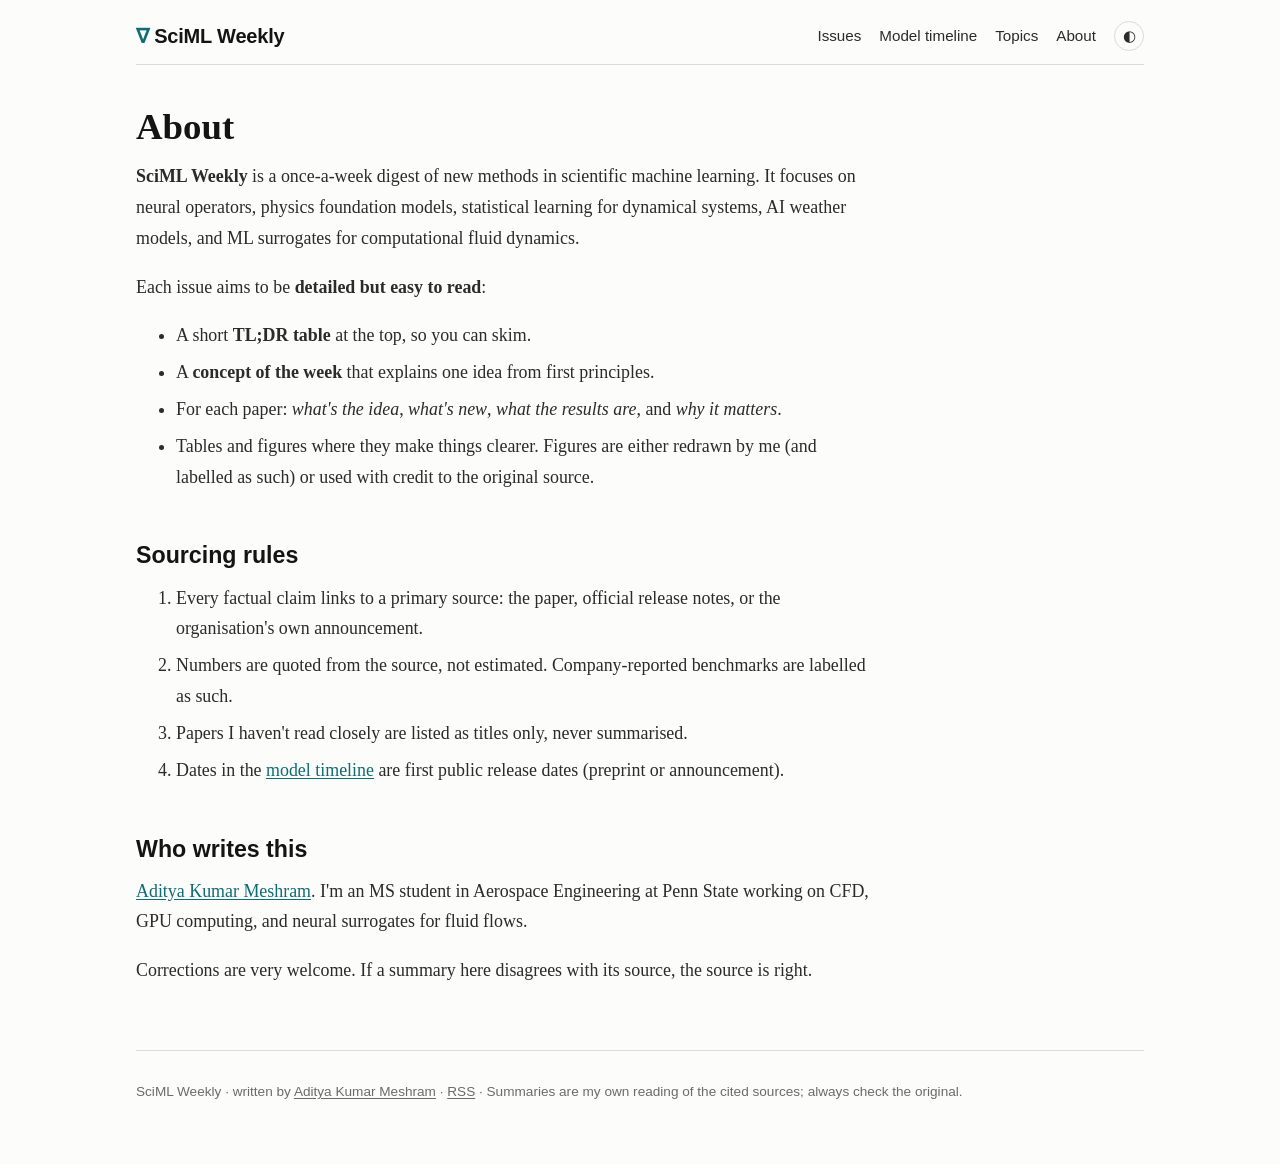
==== docs/about.html @ 2679b15f "SciML Weekly: site generator, issue #1, model timeline" ====
<!DOCTYPE html>
<html lang="en">
<head>
<meta charset="UTF-8">
<meta name="viewport" content="width=device-width, initial-scale=1.0">
<title>About · SciML Weekly</title>
<meta name="description" content="A weekly digest of new research in scientific machine learning, statistical learning, and AI for fluid dynamics and physics. Each issue is written to be readable without a PhD in the subfield, and every claim links to its source.">
<meta property="og:title" content="About · SciML Weekly">
<meta property="og:description" content="A weekly digest of new research in scientific machine learning, statistical learning, and AI for fluid dynamics and physics. Each issue is written to be readable without a PhD in the subfield, and every claim links to its source.">
<link rel="alternate" type="application/rss+xml" title="SciML Weekly" href="feed.xml">
<link rel="icon" href="favicon.svg" type="image/svg+xml">
<link rel="stylesheet" href="style.css?v=1790745489">
<script>try{var t=localStorage.getItem('theme');if(t)document.documentElement.dataset.theme=t}catch(e){}</script>

</head>
<body>
<div class="wrap">
<header class="top">
  <a class="brand" href="index.html"><span class="brand-mark">∇</span> SciML Weekly</a>
  <nav>
    <a href="index.html">Issues</a>
    <a href="releases.html">Model timeline</a>
    <a href="tags.html">Topics</a>
    <a href="about.html">About</a>
    <button class="theme-toggle" type="button" aria-label="Toggle dark mode" onclick="toggleTheme()">◐</button>
  </nav>
</header>
<main>
<article class="post"><div class="post-body"><h1 id="about">About<a class="anchor" href="#about" title="Permanent link">#</a></h1>
<p><strong>SciML Weekly</strong> is a once-a-week digest of new methods in scientific machine learning. It focuses on neural operators,
physics foundation models, statistical learning for dynamical systems, AI weather models, and ML surrogates for
computational fluid dynamics.</p>
<p>Each issue aims to be <strong>detailed but easy to read</strong>:</p>
<ul>
<li>A short <strong>TL;DR table</strong> at the top, so you can skim.</li>
<li>A <strong>concept of the week</strong> that explains one idea from first principles.</li>
<li>For each paper: <em>what's the idea</em>, <em>what's new</em>, <em>what the results are</em>, and <em>why it matters</em>.</li>
<li>Tables and figures where they make things clearer. Figures are either redrawn by me (and labelled as such) or used
  with credit to the original source.</li>
</ul>
<h2 id="sourcing-rules">Sourcing rules<a class="anchor" href="#sourcing-rules" title="Permanent link">#</a></h2>
<ol>
<li>Every factual claim links to a primary source: the paper, official release notes, or the organisation's own announcement.</li>
<li>Numbers are quoted from the source, not estimated. Company-reported benchmarks are labelled as such.</li>
<li>Papers I haven't read closely are listed as titles only, never summarised.</li>
<li>Dates in the <a href="releases.html">model timeline</a> are first public release dates (preprint or announcement).</li>
</ol>
<h2 id="who-writes-this">Who writes this<a class="anchor" href="#who-writes-this" title="Permanent link">#</a></h2>
<p><a href="https://meshram1.github.io/">Aditya Kumar Meshram</a>. I'm an MS student in Aerospace Engineering at Penn State working on
CFD, GPU computing, and neural surrogates for fluid flows.</p>
<p>Corrections are very welcome. If a summary here disagrees with its source, the source is right.</p></div></article>
</main>
<footer class="foot">
  <p>SciML Weekly · written by <a href="https://meshram1.github.io/">Aditya Kumar Meshram</a> ·
  <a href="feed.xml">RSS</a> · Summaries are my own reading of the cited sources; always check the original.</p>
</footer>
</div>
<script>
function toggleTheme(){
  var r=document.documentElement, dark=r.dataset.theme?r.dataset.theme==='dark':matchMedia('(prefers-color-scheme: dark)').matches;
  r.dataset.theme=dark?'light':'dark'; try{localStorage.setItem('theme',r.dataset.theme)}catch(e){}
}
</script>
</body>
</html>
---- docs/style.css ----
:root {
  --bg: #fcfcfa;
  --surface: #f3f2ee;
  --text: #2b2b2b;
  --heading: #141414;
  --muted: #6b6b6b;
  --rule: #dcdad4;
  --accent: #0f6b74;
  --accent-soft: #e2efef;
  --code-bg: #f0efeb;
  --serif: "Iowan Old Style", "Palatino Linotype", Palatino, Charter, Georgia, serif;
  --sans: -apple-system, BlinkMacSystemFont, "Segoe UI", "Helvetica Neue", Arial, sans-serif;
  --mono: ui-monospace, SFMono-Regular, Menlo, Consolas, monospace;
  color-scheme: light;
}
@media (prefers-color-scheme: dark) {
  :root:not([data-theme="light"]) {
    --bg: #141517; --surface: #1d1f22; --text: #d9d8d4; --heading: #f2f1ed; --muted: #9a9894;
    --rule: #33363a; --accent: #6cc3c9; --accent-soft: #1d3234; --code-bg: #1d1f22; color-scheme: dark;
  }
}
:root[data-theme="dark"] {
  --bg: #141517; --surface: #1d1f22; --text: #d9d8d4; --heading: #f2f1ed; --muted: #9a9894;
  --rule: #33363a; --accent: #6cc3c9; --accent-soft: #1d3234; --code-bg: #1d1f22; color-scheme: dark;
}

* { box-sizing: border-box; }
html { -webkit-text-size-adjust: 100%; }
body {
  margin: 0; background: var(--bg); color: var(--text);
  font-family: var(--sans); font-size: 17px; line-height: 1.6;
}
.wrap { max-width: 1040px; margin: 0 auto; padding: 20px 16px 48px; }
a { color: var(--accent); text-underline-offset: 2px; }

/* header / footer */
.top {
  display: flex; flex-wrap: wrap; justify-content: space-between; align-items: center; gap: 10px 24px;
  padding-bottom: 12px; border-bottom: 1px solid var(--rule); margin-bottom: 40px;
}
.brand { font-size: 1.25rem; font-weight: 700; color: var(--heading); text-decoration: none; letter-spacing: -0.01em; }
.brand-mark { color: var(--accent); }
.top nav { display: flex; flex-wrap: wrap; align-items: center; gap: 4px 18px; font-size: 0.95rem; }
.top nav a { color: var(--text); text-decoration: none; }
.top nav a:hover { color: var(--accent); }
.theme-toggle {
  background: none; border: 1px solid var(--rule); color: var(--text); border-radius: 50%;
  width: 30px; height: 30px; cursor: pointer; font-size: 0.95rem; line-height: 1;
}
.foot { margin-top: 64px; padding-top: 16px; border-top: 1px solid var(--rule); color: var(--muted); font-size: 0.85rem; }
.foot a { color: var(--muted); }

/* home */
.intro { max-width: 720px; margin-bottom: 36px; }
.tagline { font-family: var(--serif); font-size: 2.3rem; line-height: 1.2; color: var(--heading); margin: 0 0 12px; font-weight: 600; }
.intro p { color: var(--muted); margin: 0; }
.latest { background: var(--surface); border-left: 3px solid var(--accent); padding: 22px 24px; margin-bottom: 40px; }
.latest .kicker { margin: 0 0 6px; font-size: 0.8rem; text-transform: uppercase; letter-spacing: 0.06em; color: var(--accent); font-weight: 600; }
.latest h2 { font-family: var(--serif); font-size: 1.7rem; line-height: 1.25; margin: 0 0 10px; }
.latest h2 a { color: var(--heading); text-decoration: none; }
.latest h2 a:hover { color: var(--accent); }
.latest .read { font-weight: 600; text-decoration: none; }
.section { font-size: 1rem; text-transform: uppercase; letter-spacing: 0.06em; color: var(--muted); margin: 36px 0 8px; }
.section .count { font-weight: 400; }
.page-title { font-family: var(--serif); font-size: 2rem; color: var(--heading); margin: 0 0 12px; }
.lede { color: var(--muted); max-width: 760px; }
.posts { list-style: none; margin: 0; padding: 0; }
.posts li { display: flex; justify-content: space-between; gap: 16px; padding: 12px 0; border-bottom: 1px dotted var(--rule); }
.posts a { color: var(--heading); text-decoration: none; }
.posts a:hover { color: var(--accent); }
.posts .date { color: var(--muted); white-space: nowrap; font-size: 0.9rem; }
.tag {
  display: inline-block; font-size: 0.78rem; padding: 1px 9px; border-radius: 999px; margin: 2px 4px 2px 0;
  background: var(--accent-soft); color: var(--accent); text-decoration: none;
}

/* post */
.post { max-width: 740px; }
.post-head .meta { color: var(--muted); font-size: 0.9rem; margin: 0 0 8px; }
.post-head .issue { color: var(--accent); font-weight: 600; }
.post h1 { font-family: var(--serif); color: var(--heading); font-size: 2.3rem; line-height: 1.2; margin: 0 0 12px; font-weight: 600; }
.post .dek { font-size: 1.15rem; color: var(--muted); margin: 0 0 10px; }
.toc { background: var(--surface); padding: 14px 20px; margin: 28px 0; font-size: 0.93rem; }
.toc-title { margin: 0 0 4px; font-weight: 600; color: var(--heading); }
.toc ol { margin: 0; padding-left: 20px; }
.toc a { color: var(--text); text-decoration: none; }
.toc a:hover { color: var(--accent); }

.post-body { font-family: var(--serif); font-size: 1.12rem; line-height: 1.72; }
.post-body h2 { font-family: var(--sans); color: var(--heading); font-size: 1.45rem; line-height: 1.3; margin: 48px 0 12px; }
.post-body h3 { font-family: var(--sans); color: var(--heading); font-size: 1.15rem; margin: 32px 0 8px; }
.post-body .anchor { opacity: 0; margin-left: 6px; text-decoration: none; font-weight: 400; }
.post-body h2:hover .anchor, .post-body h3:hover .anchor { opacity: 0.6; }
.post-body p, .post-body ul, .post-body ol { margin: 0 0 18px; }
.post-body li { margin-bottom: 6px; }
.post-body img, .post-body svg.fig { max-width: 100%; height: auto; display: block; margin: 0 auto; }
.post-body figure { margin: 28px 0; }
.post-body figcaption { font-family: var(--sans); font-size: 0.85rem; color: var(--muted); margin-top: 8px; line-height: 1.5; }
.post-body hr { border: 0; border-top: 1px solid var(--rule); margin: 40px 0; }
.post-body blockquote { margin: 20px 0; padding: 2px 18px; border-left: 3px solid var(--rule); color: var(--muted); }
.post-body pre { background: var(--code-bg); padding: 12px 14px; overflow-x: auto; font-size: 0.82rem; line-height: 1.45; }
.post-body code { font-family: var(--mono); font-size: 0.85em; background: var(--code-bg); padding: 1px 4px; }
.post-body pre code { background: none; padding: 0; font-size: inherit; }

/* callouts: <div class="box" markdown> ... </div> */
.box { font-family: var(--sans); font-size: 0.98rem; line-height: 1.6; background: var(--surface); border-left: 3px solid var(--accent); padding: 16px 20px; margin: 24px 0; }
.box > :last-child { margin-bottom: 0; }
.box .box-title { font-weight: 700; color: var(--heading); margin-bottom: 6px; text-transform: uppercase; font-size: 0.8rem; letter-spacing: 0.06em; }
.tldr { border-left-color: var(--heading); }

/* tables */
.post-body table, table.releases {
  font-family: var(--sans); border-collapse: collapse; margin: 20px 0; font-size: 0.88rem; line-height: 1.45; width: 100%;
}
.post-body table { display: block; overflow-x: auto; }
.post-body th, .post-body td, .releases th, .releases td {
  border-bottom: 1px solid var(--rule); padding: 8px 12px 8px 0; text-align: left; vertical-align: top;
}
.post-body th, .releases th { color: var(--heading); border-bottom-width: 2px; white-space: nowrap; }
.table-wrap { overflow-x: auto; }
.releases .sub { color: var(--muted); font-size: 0.8rem; }
.releases .nowrap { white-space: nowrap; }
.dom { font-size: 0.78rem; padding: 1px 8px; border-radius: 999px; background: var(--accent-soft); color: var(--accent); white-space: nowrap; }
.chips { display: flex; flex-wrap: wrap; gap: 8px; margin: 20px 0 4px; }
.chip { font: inherit; font-size: 0.85rem; border: 1px solid var(--rule); background: none; color: var(--text); padding: 3px 12px; border-radius: 999px; cursor: pointer; }
.chip.on { background: var(--accent); border-color: var(--accent); color: var(--bg); }

/* footnotes = citations */
.footnote { font-family: var(--sans); font-size: 0.85rem; line-height: 1.5; color: var(--muted); margin-top: 48px; }
.footnote hr { margin: 0 0 12px; }
.footnote::before { content: "Sources"; display: block; font-weight: 700; color: var(--heading); text-transform: uppercase; letter-spacing: 0.06em; font-size: 0.8rem; margin-bottom: 8px; }
.footnote li { margin-bottom: 6px; word-break: break-word; }
sup a.footnote-ref { text-decoration: none; font-family: var(--sans); font-size: 0.75em; }
sup a.footnote-ref::before { content: "["; } sup a.footnote-ref::after { content: "]"; }

.post-nav { display: flex; justify-content: space-between; gap: 16px; max-width: 740px; margin-top: 48px; padding-top: 16px; border-top: 1px solid var(--rule); font-size: 0.9rem; }
.post-nav a { text-decoration: none; }

@media (max-width: 600px) {
  body { font-size: 16px; }
  .tagline { font-size: 1.7rem; }
  .post h1 { font-size: 1.8rem; }
  .post-body { font-size: 1.05rem; }
  .latest { padding: 18px 16px; }
  .posts li { flex-direction: column; gap: 2px; }
}
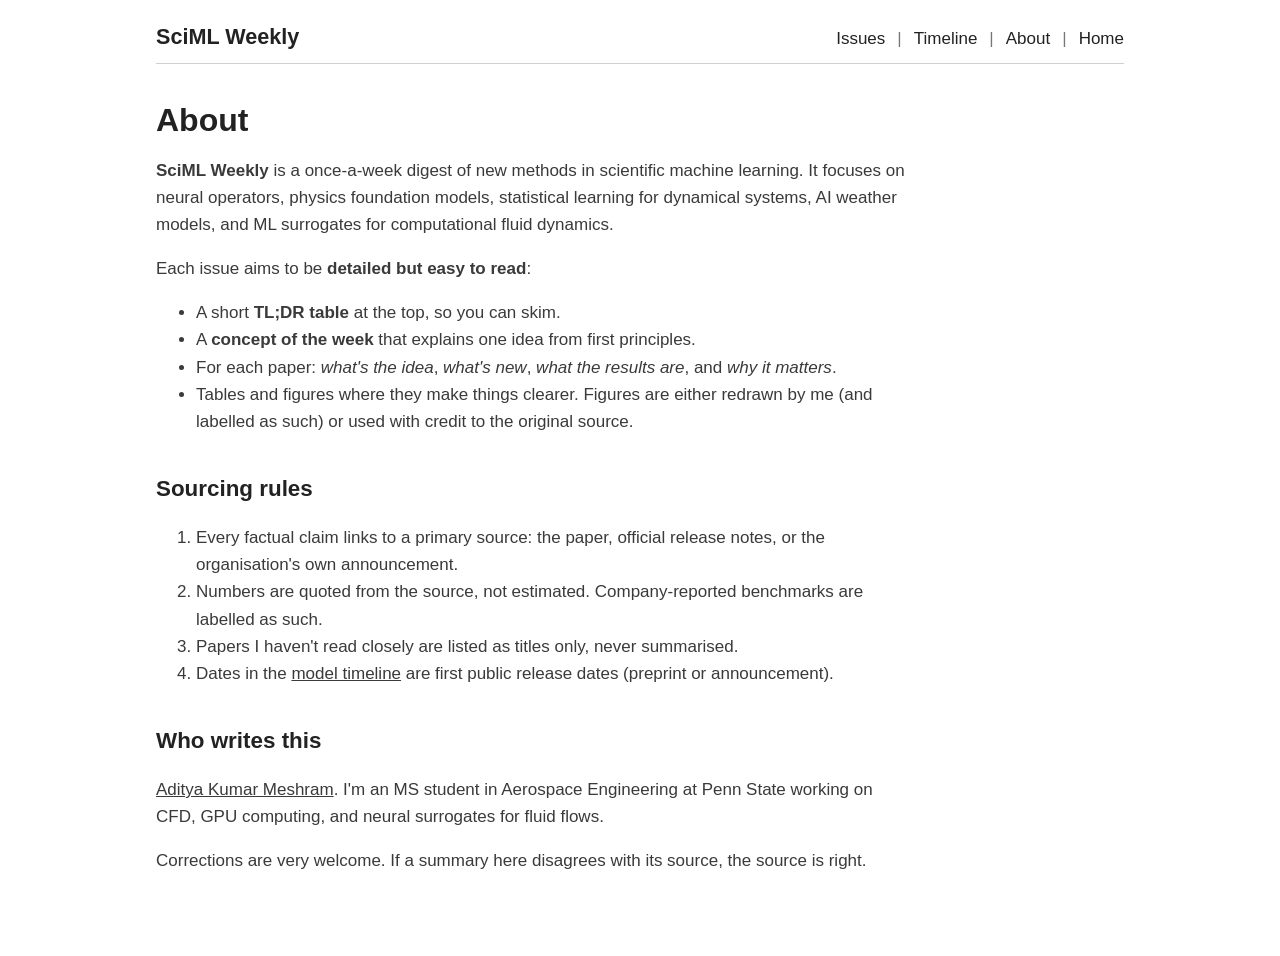
==== commit 3770dae7: "Minimal restyle to match meshram1.github.io: same fonts, colours and header" ====
--- a/docs/about.html
+++ b/docs/about.html
@@ -5,28 +5,18 @@
 <meta name="viewport" content="width=device-width, initial-scale=1.0">
 <title>About · SciML Weekly</title>
 <meta name="description" content="A weekly digest of new research in scientific machine learning, statistical learning, and AI for fluid dynamics and physics. Each issue is written to be readable without a PhD in the subfield, and every claim links to its source.">
-<meta property="og:title" content="About · SciML Weekly">
-<meta property="og:description" content="A weekly digest of new research in scientific machine learning, statistical learning, and AI for fluid dynamics and physics. Each issue is written to be readable without a PhD in the subfield, and every claim links to its source.">
 <link rel="alternate" type="application/rss+xml" title="SciML Weekly" href="feed.xml">
-<link rel="icon" href="favicon.svg" type="image/svg+xml">
-<link rel="stylesheet" href="style.css?v=1790745489">
-<script>try{var t=localStorage.getItem('theme');if(t)document.documentElement.dataset.theme=t}catch(e){}</script>
+<link rel="stylesheet" href="style.css?v=e2f2374a">
 
 </head>
 <body>
 <div class="wrap">
 <header class="top">
-  <a class="brand" href="index.html"><span class="brand-mark">∇</span> SciML Weekly</a>
-  <nav>
-    <a href="index.html">Issues</a>
-    <a href="releases.html">Model timeline</a>
-    <a href="tags.html">Topics</a>
-    <a href="about.html">About</a>
-    <button class="theme-toggle" type="button" aria-label="Toggle dark mode" onclick="toggleTheme()">◐</button>
-  </nav>
+  <a class="brand" href="index.html">SciML Weekly</a>
+  <nav><a href="index.html">Issues</a><span class="sep">|</span><a href="releases.html">Timeline</a><span class="sep">|</span><a href="about.html">About</a><span class="sep">|</span><a href="https://meshram1.github.io/">Home</a></nav>
 </header>
 <main>
-<article class="post"><div class="post-body"><h1 id="about">About<a class="anchor" href="#about" title="Permanent link">#</a></h1>
+<article class="post"><div class="post-body"><h1 id="about">About</h1>
 <p><strong>SciML Weekly</strong> is a once-a-week digest of new methods in scientific machine learning. It focuses on neural operators,
 physics foundation models, statistical learning for dynamical systems, AI weather models, and ML surrogates for
 computational fluid dynamics.</p>
@@ -38,28 +28,18 @@
 <li>Tables and figures where they make things clearer. Figures are either redrawn by me (and labelled as such) or used
   with credit to the original source.</li>
 </ul>
-<h2 id="sourcing-rules">Sourcing rules<a class="anchor" href="#sourcing-rules" title="Permanent link">#</a></h2>
+<h2 id="sourcing-rules">Sourcing rules</h2>
 <ol>
 <li>Every factual claim links to a primary source: the paper, official release notes, or the organisation's own announcement.</li>
 <li>Numbers are quoted from the source, not estimated. Company-reported benchmarks are labelled as such.</li>
 <li>Papers I haven't read closely are listed as titles only, never summarised.</li>
 <li>Dates in the <a href="releases.html">model timeline</a> are first public release dates (preprint or announcement).</li>
 </ol>
-<h2 id="who-writes-this">Who writes this<a class="anchor" href="#who-writes-this" title="Permanent link">#</a></h2>
+<h2 id="who-writes-this">Who writes this</h2>
 <p><a href="https://meshram1.github.io/">Aditya Kumar Meshram</a>. I'm an MS student in Aerospace Engineering at Penn State working on
 CFD, GPU computing, and neural surrogates for fluid flows.</p>
 <p>Corrections are very welcome. If a summary here disagrees with its source, the source is right.</p></div></article>
 </main>
-<footer class="foot">
-  <p>SciML Weekly · written by <a href="https://meshram1.github.io/">Aditya Kumar Meshram</a> ·
-  <a href="feed.xml">RSS</a> · Summaries are my own reading of the cited sources; always check the original.</p>
-</footer>
 </div>
-<script>
-function toggleTheme(){
-  var r=document.documentElement, dark=r.dataset.theme?r.dataset.theme==='dark':matchMedia('(prefers-color-scheme: dark)').matches;
-  r.dataset.theme=dark?'light':'dark'; try{localStorage.setItem('theme',r.dataset.theme)}catch(e){}
-}
-</script>
 </body>
 </html>
--- a/docs/style.css
+++ b/docs/style.css
@@ -1,146 +1,160 @@
+/* Matches meshram1.github.io/site.css */
 :root {
-  --bg: #fcfcfa;
-  --surface: #f3f2ee;
-  --text: #2b2b2b;
-  --heading: #141414;
-  --muted: #6b6b6b;
-  --rule: #dcdad4;
-  --accent: #0f6b74;
-  --accent-soft: #e2efef;
-  --code-bg: #f0efeb;
-  --serif: "Iowan Old Style", "Palatino Linotype", Palatino, Charter, Georgia, serif;
-  --sans: -apple-system, BlinkMacSystemFont, "Segoe UI", "Helvetica Neue", Arial, sans-serif;
-  --mono: ui-monospace, SFMono-Regular, Menlo, Consolas, monospace;
-  color-scheme: light;
-}
-@media (prefers-color-scheme: dark) {
-  :root:not([data-theme="light"]) {
-    --bg: #141517; --surface: #1d1f22; --text: #d9d8d4; --heading: #f2f1ed; --muted: #9a9894;
-    --rule: #33363a; --accent: #6cc3c9; --accent-soft: #1d3234; --code-bg: #1d1f22; color-scheme: dark;
-  }
-}
-:root[data-theme="dark"] {
-  --bg: #141517; --surface: #1d1f22; --text: #d9d8d4; --heading: #f2f1ed; --muted: #9a9894;
-  --rule: #33363a; --accent: #6cc3c9; --accent-soft: #1d3234; --code-bg: #1d1f22; color-scheme: dark;
+  --text: #3a3a3a;
+  --muted: #777;
+  --rule: #d0d0d0;
+  --code-bg: #f5f5f5;
 }
 
 * { box-sizing: border-box; }
+
 html { -webkit-text-size-adjust: 100%; }
+
 body {
-  margin: 0; background: var(--bg); color: var(--text);
-  font-family: var(--sans); font-size: 17px; line-height: 1.6;
+  margin: 0;
+  background: #fff;
+  color: var(--text);
+  font-family: -apple-system, BlinkMacSystemFont, "Helvetica Neue", Arial, sans-serif;
+  font-size: 17px;
+  line-height: 1.6;
 }
-.wrap { max-width: 1040px; margin: 0 auto; padding: 20px 16px 48px; }
-a { color: var(--accent); text-underline-offset: 2px; }
 
-/* header / footer */
+.wrap {
+  max-width: 1000px;
+  margin: 0 auto;
+  padding: 20px 16px 64px;
+}
+
+a { color: inherit; }
+
+/* header */
 .top {
-  display: flex; flex-wrap: wrap; justify-content: space-between; align-items: center; gap: 10px 24px;
-  padding-bottom: 12px; border-bottom: 1px solid var(--rule); margin-bottom: 40px;
+  display: flex;
+  justify-content: space-between;
+  align-items: baseline;
+  gap: 8px 24px;
+  flex-wrap: wrap;
+  padding-bottom: 8px;
+  border-bottom: 1px solid var(--rule);
+  margin-bottom: 36px;
 }
-.brand { font-size: 1.25rem; font-weight: 700; color: var(--heading); text-decoration: none; letter-spacing: -0.01em; }
-.brand-mark { color: var(--accent); }
-.top nav { display: flex; flex-wrap: wrap; align-items: center; gap: 4px 18px; font-size: 0.95rem; }
-.top nav a { color: var(--text); text-decoration: none; }
-.top nav a:hover { color: var(--accent); }
-.theme-toggle {
-  background: none; border: 1px solid var(--rule); color: var(--text); border-radius: 50%;
-  width: 30px; height: 30px; cursor: pointer; font-size: 0.95rem; line-height: 1;
+.brand {
+  font-size: 1.35rem;
+  font-weight: 700;
+  color: #222;
+  text-decoration: none;
 }
-.foot { margin-top: 64px; padding-top: 16px; border-top: 1px solid var(--rule); color: var(--muted); font-size: 0.85rem; }
-.foot a { color: var(--muted); }
+.top nav a { text-decoration: none; color: #222; }
+.top nav a:hover { color: var(--muted); }
+.top .sep { color: var(--muted); margin: 0 12px; }
 
 /* home */
-.intro { max-width: 720px; margin-bottom: 36px; }
-.tagline { font-family: var(--serif); font-size: 2.3rem; line-height: 1.2; color: var(--heading); margin: 0 0 12px; font-weight: 600; }
-.intro p { color: var(--muted); margin: 0; }
-.latest { background: var(--surface); border-left: 3px solid var(--accent); padding: 22px 24px; margin-bottom: 40px; }
-.latest .kicker { margin: 0 0 6px; font-size: 0.8rem; text-transform: uppercase; letter-spacing: 0.06em; color: var(--accent); font-weight: 600; }
-.latest h2 { font-family: var(--serif); font-size: 1.7rem; line-height: 1.25; margin: 0 0 10px; }
-.latest h2 a { color: var(--heading); text-decoration: none; }
-.latest h2 a:hover { color: var(--accent); }
-.latest .read { font-weight: 600; text-decoration: none; }
-.section { font-size: 1rem; text-transform: uppercase; letter-spacing: 0.06em; color: var(--muted); margin: 36px 0 8px; }
-.section .count { font-weight: 400; }
-.page-title { font-family: var(--serif); font-size: 2rem; color: var(--heading); margin: 0 0 12px; }
-.lede { color: var(--muted); max-width: 760px; }
+.tagline {
+  font-size: 2.1rem;
+  font-weight: 700;
+  color: #222;
+  margin: 0 0 20px;
+}
 .posts { list-style: none; margin: 0; padding: 0; }
-.posts li { display: flex; justify-content: space-between; gap: 16px; padding: 12px 0; border-bottom: 1px dotted var(--rule); }
-.posts a { color: var(--heading); text-decoration: none; }
-.posts a:hover { color: var(--accent); }
-.posts .date { color: var(--muted); white-space: nowrap; font-size: 0.9rem; }
-.tag {
-  display: inline-block; font-size: 0.78rem; padding: 1px 9px; border-radius: 999px; margin: 2px 4px 2px 0;
-  background: var(--accent-soft); color: var(--accent); text-decoration: none;
+.posts li {
+  display: flex;
+  justify-content: space-between;
+  gap: 16px;
+  padding: 12px 0;
+  border-bottom: 1px dotted #888;
 }
+.posts a { color: #222; text-decoration: none; }
+.posts a:hover { color: var(--muted); }
+.posts .date { color: var(--muted); white-space: nowrap; }
 
-/* post */
-.post { max-width: 740px; }
-.post-head .meta { color: var(--muted); font-size: 0.9rem; margin: 0 0 8px; }
-.post-head .issue { color: var(--accent); font-weight: 600; }
-.post h1 { font-family: var(--serif); color: var(--heading); font-size: 2.3rem; line-height: 1.2; margin: 0 0 12px; font-weight: 600; }
-.post .dek { font-size: 1.15rem; color: var(--muted); margin: 0 0 10px; }
-.toc { background: var(--surface); padding: 14px 20px; margin: 28px 0; font-size: 0.93rem; }
-.toc-title { margin: 0 0 4px; font-weight: 600; color: var(--heading); }
-.toc ol { margin: 0; padding-left: 20px; }
-.toc a { color: var(--text); text-decoration: none; }
-.toc a:hover { color: var(--accent); }
+/* about / timeline headings */
+.page-title { color: #222; font-size: 2rem; line-height: 1.25; margin: 0 0 6px; }
+.lede { color: var(--muted); margin: 0 0 20px; }
 
-.post-body { font-family: var(--serif); font-size: 1.12rem; line-height: 1.72; }
-.post-body h2 { font-family: var(--sans); color: var(--heading); font-size: 1.45rem; line-height: 1.3; margin: 48px 0 12px; }
-.post-body h3 { font-family: var(--sans); color: var(--heading); font-size: 1.15rem; margin: 32px 0 8px; }
-.post-body .anchor { opacity: 0; margin-left: 6px; text-decoration: none; font-weight: 400; }
-.post-body h2:hover .anchor, .post-body h3:hover .anchor { opacity: 0.6; }
-.post-body p, .post-body ul, .post-body ol { margin: 0 0 18px; }
-.post-body li { margin-bottom: 6px; }
-.post-body img, .post-body svg.fig { max-width: 100%; height: auto; display: block; margin: 0 auto; }
-.post-body figure { margin: 28px 0; }
-.post-body figcaption { font-family: var(--sans); font-size: 0.85rem; color: var(--muted); margin-top: 8px; line-height: 1.5; }
-.post-body hr { border: 0; border-top: 1px solid var(--rule); margin: 40px 0; }
-.post-body blockquote { margin: 20px 0; padding: 2px 18px; border-left: 3px solid var(--rule); color: var(--muted); }
-.post-body pre { background: var(--code-bg); padding: 12px 14px; overflow-x: auto; font-size: 0.82rem; line-height: 1.45; }
-.post-body code { font-family: var(--mono); font-size: 0.85em; background: var(--code-bg); padding: 1px 4px; }
-.post-body pre code { background: none; padding: 0; font-size: inherit; }
+/* posts */
+.post { max-width: 760px; }
+.post h1 { color: #222; font-size: 2rem; line-height: 1.25; margin: 0 0 6px; }
+.post .meta { color: var(--muted); margin: 0 0 28px; }
+.post h2 { color: #222; font-size: 1.4rem; margin: 36px 0 10px; }
+.post h3 { color: #222; font-size: 1.15rem; margin: 28px 0 8px; }
+.post img, .post svg.fig { max-width: 100%; height: auto; display: block; margin: 16px 0; }
+.post figure { margin: 24px 0; }
+.post figcaption { color: var(--muted); font-size: 0.85rem; line-height: 1.5; }
+.post hr { border: 0; border-top: 1px solid var(--rule); margin: 32px 0; }
+.post blockquote {
+  margin: 16px 0;
+  padding: 2px 16px;
+  border-left: 3px solid var(--rule);
+  color: var(--muted);
+}
+.post pre {
+  background: var(--code-bg);
+  padding: 12px 14px;
+  overflow-x: auto;
+  font-size: 0.82rem;
+  line-height: 1.45;
+}
+.post code { font-family: ui-monospace, Menlo, Consolas, monospace; font-size: 0.88em; }
+.post pre code { font-size: inherit; }
+.post table, .releases {
+  border-collapse: collapse;
+  margin: 16px 0;
+  font-size: 0.9rem;
+}
+.post table { display: block; overflow-x: auto; }
+.post th, .post td, .releases th, .releases td {
+  border-bottom: 1px solid var(--rule);
+  padding: 6px 12px 6px 0;
+  text-align: left;
+  vertical-align: top;
+}
+.post th, .releases th { color: #222; }
 
-/* callouts: <div class="box" markdown> ... </div> */
-.box { font-family: var(--sans); font-size: 0.98rem; line-height: 1.6; background: var(--surface); border-left: 3px solid var(--accent); padding: 16px 20px; margin: 24px 0; }
-.box > :last-child { margin-bottom: 0; }
-.box .box-title { font-weight: 700; color: var(--heading); margin-bottom: 6px; text-transform: uppercase; font-size: 0.8rem; letter-spacing: 0.06em; }
-.tldr { border-left-color: var(--heading); }
+/* TL;DR and other callouts: <div class="box" markdown> */
+.box { margin: 0 0 8px; }
+.box-title { color: #222; font-weight: 700; }
 
-/* tables */
-.post-body table, table.releases {
-  font-family: var(--sans); border-collapse: collapse; margin: 20px 0; font-size: 0.88rem; line-height: 1.45; width: 100%;
+/* citations (Markdown footnotes) */
+.footnote { color: var(--muted); font-size: 0.85rem; line-height: 1.5; margin-top: 40px; }
+.footnote hr { margin: 0 0 12px; }
+.footnote::before { content: "Sources"; display: block; color: #222; font-weight: 700; margin-bottom: 6px; }
+.footnote li { margin-bottom: 4px; word-break: break-word; }
+sup a.footnote-ref { text-decoration: none; }
+sup a.footnote-ref::before { content: "["; }
+sup a.footnote-ref::after { content: "]"; }
+
+.post-nav {
+  display: flex;
+  justify-content: space-between;
+  gap: 16px;
+  margin-top: 40px;
+  padding-top: 12px;
+  border-top: 1px solid var(--rule);
 }
-.post-body table { display: block; overflow-x: auto; }
-.post-body th, .post-body td, .releases th, .releases td {
-  border-bottom: 1px solid var(--rule); padding: 8px 12px 8px 0; text-align: left; vertical-align: top;
+.post-nav a { text-decoration: none; color: #222; }
+.post-nav a:hover { color: var(--muted); }
+
+/* timeline */
+.table-wrap { overflow-x: auto; }
+.releases { width: 100%; }
+.releases .sub { color: var(--muted); font-size: 0.82rem; }
+.releases .nowrap { white-space: nowrap; }
+.dom { white-space: nowrap; }
+.chips { margin: 0 0 8px; }
+.chip {
+  font: inherit;
+  background: none;
+  border: 0;
+  padding: 0;
+  margin: 0 14px 6px 0;
+  color: var(--muted);
+  cursor: pointer;
 }
-.post-body th, .releases th { color: var(--heading); border-bottom-width: 2px; white-space: nowrap; }
-.table-wrap { overflow-x: auto; }
-.releases .sub { color: var(--muted); font-size: 0.8rem; }
-.releases .nowrap { white-space: nowrap; }
-.dom { font-size: 0.78rem; padding: 1px 8px; border-radius: 999px; background: var(--accent-soft); color: var(--accent); white-space: nowrap; }
-.chips { display: flex; flex-wrap: wrap; gap: 8px; margin: 20px 0 4px; }
-.chip { font: inherit; font-size: 0.85rem; border: 1px solid var(--rule); background: none; color: var(--text); padding: 3px 12px; border-radius: 999px; cursor: pointer; }
-.chip.on { background: var(--accent); border-color: var(--accent); color: var(--bg); }
-
-/* footnotes = citations */
-.footnote { font-family: var(--sans); font-size: 0.85rem; line-height: 1.5; color: var(--muted); margin-top: 48px; }
-.footnote hr { margin: 0 0 12px; }
-.footnote::before { content: "Sources"; display: block; font-weight: 700; color: var(--heading); text-transform: uppercase; letter-spacing: 0.06em; font-size: 0.8rem; margin-bottom: 8px; }
-.footnote li { margin-bottom: 6px; word-break: break-word; }
-sup a.footnote-ref { text-decoration: none; font-family: var(--sans); font-size: 0.75em; }
-sup a.footnote-ref::before { content: "["; } sup a.footnote-ref::after { content: "]"; }
-
-.post-nav { display: flex; justify-content: space-between; gap: 16px; max-width: 740px; margin-top: 48px; padding-top: 16px; border-top: 1px solid var(--rule); font-size: 0.9rem; }
-.post-nav a { text-decoration: none; }
+.chip:hover { color: #222; }
+.chip.on { color: #222; text-decoration: underline; text-underline-offset: 3px; }
 
 @media (max-width: 600px) {
   body { font-size: 16px; }
-  .tagline { font-size: 1.7rem; }
-  .post h1 { font-size: 1.8rem; }
-  .post-body { font-size: 1.05rem; }
-  .latest { padding: 18px 16px; }
+  .tagline { font-size: 1.6rem; }
   .posts li { flex-direction: column; gap: 2px; }
 }
